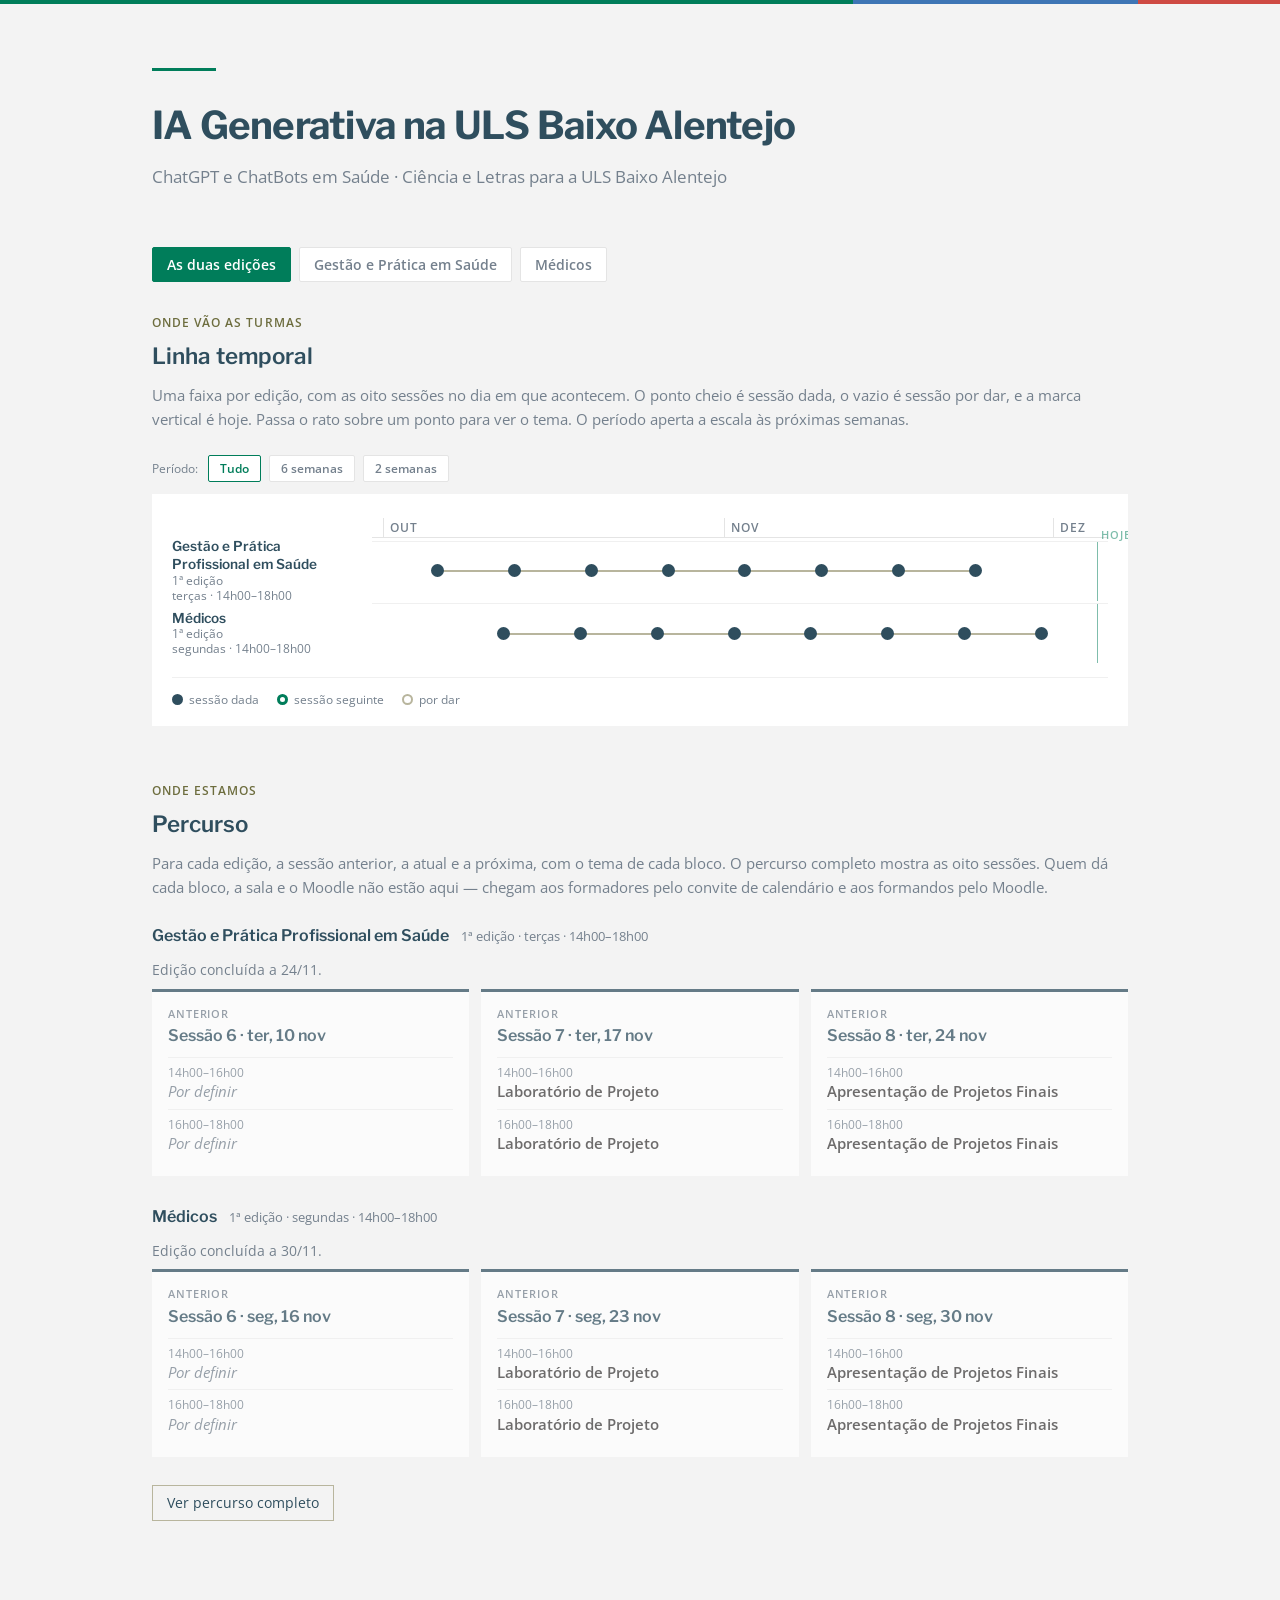
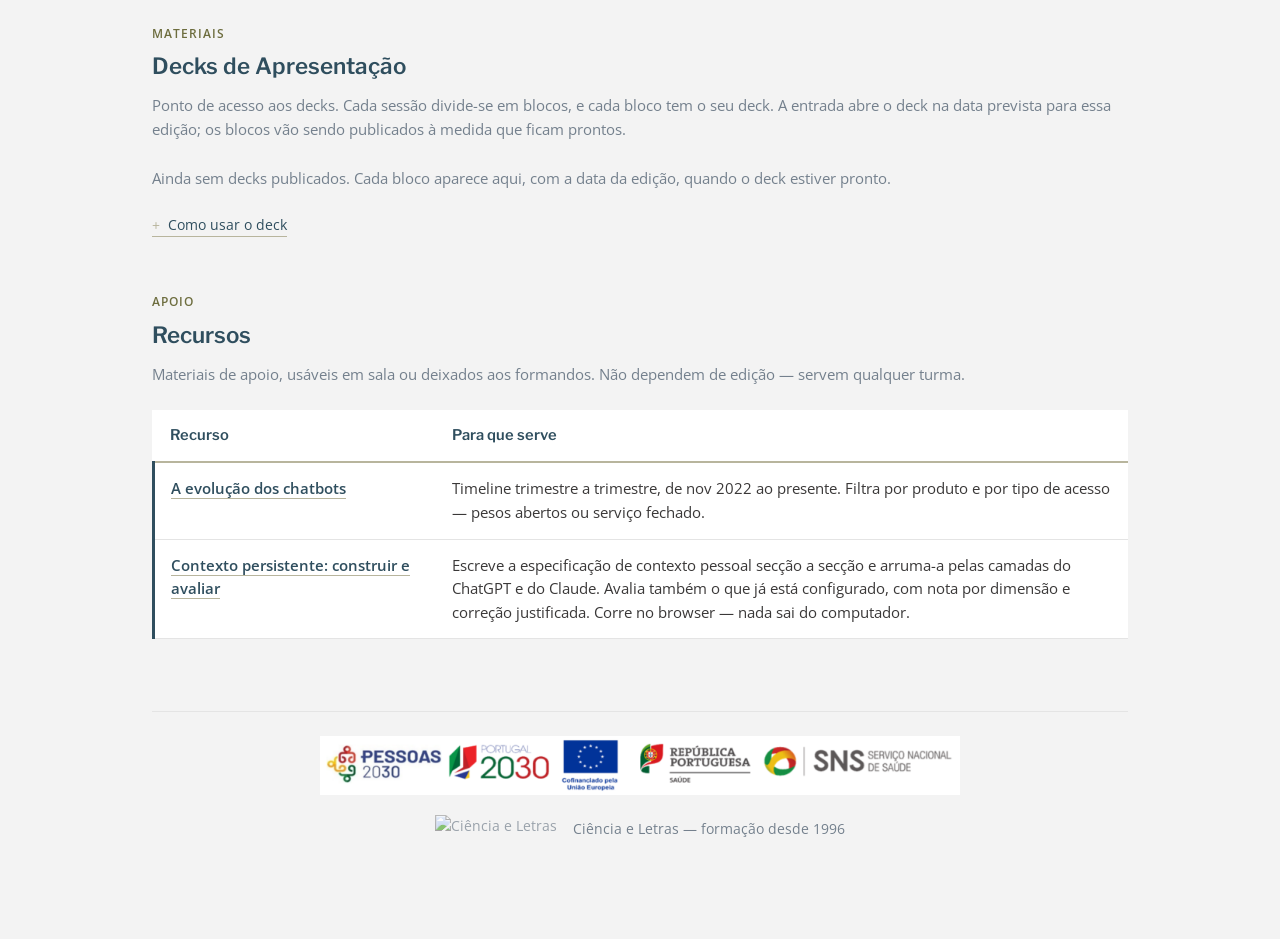
==== index.html @ 138d5867 "feat: landing da ULS Baixo Alentejo a partir do cel-genai-med Clone do cel-genai-med reduzido às dua" ====
<!doctype html>
<html lang="pt">
<head>
<meta charset="utf-8">
<meta name="viewport" content="width=device-width, initial-scale=1">
<title>IA Generativa na ULS Baixo Alentejo</title>
<link rel="stylesheet" href="shared/landing.css">
</head>
<body>
<div class="sns-faixa" aria-hidden="true"><i></i><i></i><i></i></div>
<div class="wrap">

<header>
  <div class="accent-line"></div>
  <h1>IA Generativa na ULS Baixo Alentejo</h1>
  <p class="subtitle">ChatGPT e ChatBots em Saúde · Ciência e Letras para a ULS Baixo Alentejo</p>
</header>

<div class="filtro" id="filtro" role="group" aria-label="Filtrar por edição"></div>

<span class="label-tag">Onde vão as turmas</span>
<h2>Linha temporal</h2>
<p class="section-note">
  Uma faixa por edição, com as oito sessões no dia em que acontecem. O ponto cheio é sessão
  dada, o vazio é sessão por dar, e a marca vertical é hoje. Passa o rato sobre um ponto para
  ver o tema. O período aperta a escala às próximas semanas.
</p>

<div class="tl-zoom" id="zoom" role="group" aria-label="Período da linha temporal"></div>

<div class="matrix-scroll">
  <div class="tl"><div class="tl-inner" id="timeline"></div></div>
</div>

<span class="label-tag">Onde estamos</span>
<h2>Percurso</h2>
<p class="section-note">
  Para cada edição, a sessão anterior, a atual e a próxima, com o tema de cada bloco.
  O percurso completo mostra as oito sessões. Quem dá cada bloco, a sala e o Moodle não estão
  aqui — chegam aos formadores pelo convite de calendário e aos formandos pelo Moodle.
</p>

<div id="percurso"></div>
<button type="button" class="percurso-toggle" id="percurso-tudo" aria-expanded="false">Ver percurso completo</button>

<span class="label-tag">Materiais</span>
<h2>Decks de Apresentação</h2>
<p class="section-note">
  Ponto de acesso aos decks. Cada sessão divide-se em blocos, e cada bloco tem o seu deck.
  A entrada abre o deck na data prevista para essa edição; os blocos vão sendo publicados
  à medida que ficam prontos.
</p>

<div class="matrix-scroll">
<table id="decks">
  <thead>
    <tr>
      <th scope="col">Edição</th>
    </tr>
  </thead>
  <tbody>
    <tr data-curso="saude">
      <th scope="row" class="current">Gestão e Prática Profissional em Saúde · 1ª edição<br><span class="pill">terças · 14h00–18h00</span></th>
    </tr>
    <tr data-curso="med">
      <th scope="row" class="current">Médicos · 1ª edição<br><span class="pill">segundas · 14h00–18h00</span></th>
    </tr>
  </tbody>
</table>
</div>
<p class="section-note sem-decks" id="sem-decks" hidden>Ainda sem decks publicados. Cada bloco aparece aqui, com a data da edição, quando o deck estiver pronto.</p>

<details class="ajuda-deck">
  <summary>Como usar o deck</summary>
  <p>
    Setas ou espaço para avançar. <strong>S</strong> abre a vista de orador, com as notas da
    sessão e o cronómetro numa segunda janela. <strong>Esc</strong> mostra todos os slides de
    uma vez, para saltar depressa. <strong>F</strong> entra em ecrã inteiro.
  </p>
  <p>
    Abre no browser sem instalar nada. Para dar a sessão sem depender da rede, guardar a página
    completa antes (<em>Ficheiro → Guardar como</em>).
  </p>
</details>

<span class="label-tag">Apoio</span>
<h2>Recursos</h2>
<p class="section-note">
  Materiais de apoio, usáveis em sala ou deixados aos formandos. Não dependem de edição —
  servem qualquer turma.
</p>
<div class="matrix-scroll">
<table>
  <thead>
    <tr><th>Recurso</th><th>Para que serve</th></tr>
  </thead>
  <tbody>
    <tr>
      <th><a href="recursos/timeline-chatbots/">A evolução dos chatbots</a></th>
      <td>Timeline trimestre a trimestre, de nov 2022 ao presente. Filtra por produto e por
          tipo de acesso — pesos abertos ou serviço fechado.</td>
    </tr>
    <tr>
      <th><a href="recursos/personalizacao/">Contexto persistente: construir e avaliar</a></th>
      <td>Escreve a especificação de contexto pessoal secção a secção e arruma-a pelas camadas
          do ChatGPT e do Claude. Avalia também o que já está configurado, com nota por
          dimensão e correção justificada. Corre no browser — nada sai do computador.</td>
    </tr>
  </tbody>
</table>
</div>

<footer>
  <img class="financiamento" src="shared/ulsba-sup.png"
       alt="Pessoas 2030 · Portugal 2030 · Cofinanciado pela União Europeia · República Portuguesa – Saúde · SNS – Serviço Nacional de Saúde">
  <div class="assinatura">
    <img src="shared/logo-cel-horizontal.svg" alt="Ciência e Letras">
    <span>Ciência e Letras — formação desde 1996</span>
  </div>
</footer>

</div>

<script src="shared/edicoes.js"></script>
<script>
(function () {
  'use strict';

  var MESES = ['jan','fev','mar','abr','mai','jun','jul','ago','set','out','nov','dez'];
  var DIAS  = ['dom','seg','ter','qua','qui','sex','sáb'];

  /* Datas tratadas como dias civis, sem fuso: o dia é o que interessa, e comparar
     objetos Date com hora zero evita que a sessão de hoje conte como passada. */
  function dia(iso) { var p = iso.split('-'); return new Date(+p[0], +p[1] - 1, +p[2]); }
  function hoje() { var d = new Date(); return new Date(d.getFullYear(), d.getMonth(), d.getDate()); }
  function curto(d) { return DIAS[d.getDay()] + ', ' + d.getDate() + ' ' + MESES[d.getMonth()]; }
  function ddmm(d) { return String(d.getDate()).padStart(2, '0') + '/' + String(d.getMonth() + 1).padStart(2, '0'); }

  /* "16h00–18h00" -> minutos desde a meia-noite do início do bloco */
  function inicioBloco(h) {
    var m = /^(\d{1,2})h(\d{2})/.exec(h);
    return m ? (+m[1]) * 60 + (+m[2]) : 0;
  }

  function texto(el, t) { el.textContent = t; return el; }
  function cria(tag, cls) { var e = document.createElement(tag); if (cls) e.className = cls; return e; }

  var HOJE = hoje();

  /* ---------------- extremos da escala ---------------- */

  /* `dias` recorta uma janela a partir de três dias antes de hoje; sem `dias`, a escala
     apanha tudo. A janela é sempre virada para a frente — a página serve para ver o que
     vem, não para rever o que passou. */
  var JANELAS = [
    { id: 'tudo', rotulo: 'Tudo' },
    { id: '6s', rotulo: '6 semanas', dias: 42 },
    { id: '2s', rotulo: '2 semanas', dias: 14 }
  ];
  var janela = 'tudo';

  var todas = [];
  EDICOES.forEach(function (ed) { ed.sessoes.forEach(function (s) { todas.push(dia(s.data)); }); });
  var PRIMEIRA = new Date(Math.min.apply(null, todas));
  var ULTIMA = new Date(Math.max.apply(null, todas));

  var ini, fim, span;

  function limites() {
    var j = JANELAS.filter(function (x) { return x.id === janela; })[0];
    if (!j.dias) {
      ini = new Date(PRIMEIRA); ini.setDate(ini.getDate() - 6);
      fim = new Date(ULTIMA); fim.setDate(fim.getDate() + 6);
    } else {
      ini = new Date(HOJE); ini.setDate(ini.getDate() - 3);
      fim = new Date(HOJE); fim.setDate(fim.getDate() + j.dias);
    }
    span = fim - ini;
  }

  function pct(d) { return ((d - ini) / span * 100).toFixed(3) + '%'; }
  /* O fio da edição pode começar antes da janela e acabar depois dela. */
  function pctPreso(d) {
    return Math.max(0, Math.min(100, (d - ini) / span * 100)).toFixed(3) + '%';
  }

  /* ---------------- linha temporal ---------------- */

  function desenhaTimeline(curso) {
    limites();
    var alvo = document.getElementById('timeline');
    alvo.innerHTML = '';
    /* Janela curta espalha poucas sessões por muito espaço; a régua passa de meses a semanas
       para que a distância entre pontos continue a querer dizer alguma coisa. */
    var porSemana = span <= 50 * 86400000;

    var escala = cria('div', 'tl-escala');
    var m;
    if (porSemana) {
      m = new Date(ini);
      while (m.getDay() !== 1) m.setDate(m.getDate() + 1);   // começa na segunda seguinte
    } else {
      m = new Date(ini.getFullYear(), ini.getMonth() + 1, 1);
    }
    while (m < fim) {
      var marca = cria('div', 'tl-mes');
      marca.style.left = pct(m);
      texto(marca, porSemana ? m.getDate() + ' ' + MESES[m.getMonth()] : MESES[m.getMonth()]);
      escala.appendChild(marca);
      if (porSemana) m = new Date(+m + 7 * 86400000);
      else m = new Date(m.getFullYear(), m.getMonth() + 1, 1);
    }
    alvo.appendChild(escala);

    var visiveis = EDICOES.filter(function (ed) { return curso === 'todos' || ed.curso === curso; });
    var dentro = HOJE >= ini && HOJE <= fim;

    visiveis.forEach(function (ed, idx) {
      var linha = cria('div', 'tl-linha');

      var meta = cria('div', 'tl-meta');
      meta.appendChild(texto(cria('b'), ed.nome));
      meta.appendChild(texto(cria('span'), ed.sub));
      meta.appendChild(texto(cria('span'), ed.horario));
      linha.appendChild(meta);

      var pista = cria('div', 'tl-pista');
      var datas = ed.sessoes.map(function (s) { return dia(s.data); });
      pista.style.setProperty('--ini', pctPreso(datas[0]));
      pista.style.setProperty('--fim', pctPreso(datas[datas.length - 1]));

      var jaMarcou = false;
      var naJanela = 0;
      ed.sessoes.forEach(function (s, i) {
        var d = datas[i];
        /* O estado calcula-se sempre em todas as sessões: a "seguinte" é a seguinte da
           edição, não a primeira que calha estar dentro da janela. */
        var cls = '';
        if (d < HOJE) { cls = 'passou'; }
        else if (+d === +HOJE) { cls = 'hoje'; jaMarcou = true; }
        else if (!jaMarcou) { cls = 'proxima'; jaMarcou = true; }
        if (d < ini || d > fim) return;
        naJanela++;
        var ponto = cria('span', 'tl-sessao' + (cls ? ' ' + cls : ''));
        ponto.style.setProperty('--x', pct(d));
        ponto.title = 'S' + s.n + ' · ' + ddmm(d) + ' · ' + s.blocos[0].tema +
                      (s.nota ? '\n' + s.nota : '');
        pista.appendChild(ponto);
      });

      /* Edição inteiramente fora da janela: em vez de uma faixa vazia e muda, diz porquê. */
      if (!naJanela) {
        var nota = texto(cria('span', 'tl-fora'),
          datas[0] > fim ? 'arranca a ' + ddmm(datas[0])
                         : 'terminou a ' + ddmm(datas[datas.length - 1]));
        pista.appendChild(nota);
      }

      if (dentro) {
        var agora = cria('div', 'tl-hoje' + (idx === 0 ? ' rotulo' : ''));
        agora.style.setProperty('--x', pct(HOJE));
        pista.appendChild(agora);
      }

      linha.appendChild(pista);
      alvo.appendChild(linha);
    });

    if (!visiveis.length) {
      alvo.appendChild(texto(cria('p', 'vazio'), 'Sem edições para mostrar.'));
      return;
    }

    var leg = cria('div', 'tl-legenda');
    leg.innerHTML = '<span><i class="passou"></i>sessão dada</span>' +
                    '<span><i class="proxima"></i>sessão seguinte</span>' +
                    '<span><i></i>por dar</span>';
    alvo.appendChild(leg);
  }

  /* ---------------- percurso ---------------- */

  /* Por omissão, três sessões por edição: a anterior, a atual e a próxima. A "atual" é a de
     hoje ou, se hoje não há aula, a primeira que ainda está por dar — é para essa que a turma
     se está a preparar. O percurso completo abre as oito. */
  var completo = false;

  function janelaPercurso(n, idx) {
    if (completo) return [0, n];
    var a = Math.max(0, idx - 1), z = Math.min(n, a + 3);
    return [Math.max(0, z - 3), z];
  }

  function desenhaPercurso(curso) {
    var alvo = document.getElementById('percurso');
    alvo.innerHTML = '';
    var visiveis = EDICOES.filter(function (ed) { return curso === 'todos' || ed.curso === curso; });

    visiveis.forEach(function (ed) {
      var bloco = cria('section', 'pc-edicao');
      var cab = cria('div', 'pc-cab');
      cab.appendChild(texto(cria('b'), ed.nome));
      cab.appendChild(texto(cria('span'), ed.sub + ' · ' + ed.horario));
      bloco.appendChild(cab);

      var datas = ed.sessoes.map(function (s) { return dia(s.data); });
      var idx = datas.length;
      for (var k = 0; k < datas.length; k++) { if (datas[k] >= HOJE) { idx = k; break; } }
      var j = janelaPercurso(datas.length, idx);

      var grelha = cria('ol', 'pc-grelha' + (completo ? ' completo' : ''));
      for (var i = j[0]; i < j[1]; i++) {
        var s = ed.sessoes[i], d = datas[i];
        var estado = i < idx ? 'dada' : i === idx ? 'atual' : 'por-dar';
        var li = cria('li', 'pc-sessao ' + estado);

        var rotulo;
        if (i === idx) {
          var faltam = Math.round((d - HOJE) / 86400000);
          rotulo = faltam === 0 ? 'Hoje' : 'Atual · ' + (faltam === 1 ? 'amanhã' : 'daqui a ' + faltam + ' dias');
        } else if (completo) {
          rotulo = i < idx ? 'Dada' : 'Por dar';
        } else {
          rotulo = i < idx ? 'Anterior' : 'Próxima';
        }
        li.appendChild(texto(cria('span', 'pc-rotulo'), rotulo));
        li.appendChild(texto(cria('span', 'pc-quando'), 'Sessão ' + s.n + ' · ' + curto(d)));

        var lista = cria('ul', 'pc-blocos');
        s.blocos.forEach(function (b) {
          var item = cria('li');
          item.appendChild(texto(cria('span', 'pc-hora'), b.h));
          item.appendChild(texto(cria('span', 'pc-tema' + (b.tema === 'Por definir' ? ' tbd' : '')), b.tema));
          lista.appendChild(item);
        });
        li.appendChild(lista);
        if (s.nota) li.appendChild(texto(cria('span', 'pc-nota'), s.nota));
        grelha.appendChild(li);
      }
      if (idx === datas.length && !completo) {
        bloco.appendChild(texto(cria('p', 'pc-fim'), 'Edição concluída a ' + ddmm(datas[datas.length - 1]) + '.'));
      }
      bloco.appendChild(grelha);
      alvo.appendChild(bloco);
    });

    if (!visiveis.length) alvo.appendChild(texto(cria('p', 'vazio'), 'Sem edições para mostrar.'));
  }

  var botaoTudo = document.getElementById('percurso-tudo');
  botaoTudo.addEventListener('click', function () {
    completo = !completo;
    botaoTudo.setAttribute('aria-expanded', String(completo));
    texto(botaoTudo, completo ? 'Ver só anterior, atual e próxima' : 'Ver percurso completo');
    desenhaPercurso(actual);
  });

  /* ---------------- tabela dos decks ---------------- */

  function filtraDecks(curso) {
    var tabela = document.getElementById('decks');
    var visiveis = 0;
    /* Com as edições em linha, filtrar é esconder a linha inteira — já não é
       preciso esconder célula a célula para manter as colunas alinhadas. */
    tabela.querySelectorAll('tbody tr[data-curso]').forEach(function (linha) {
      var mostra = curso === 'todos' || linha.dataset.curso === curso;
      linha.hidden = !mostra;
      if (mostra) visiveis++;
    });
    var temDecks = tabela.querySelectorAll('thead th').length > 1;
    var vazio = !visiveis || !temDecks;
    tabela.parentElement.hidden = vazio;
    document.getElementById('sem-decks').hidden = !vazio;
  }

  /* ---------------- seletor ---------------- */

  var actual = 'todos';

  function aplica(curso) {
    actual = curso;
    document.querySelectorAll('#filtro button').forEach(function (b) {
      b.setAttribute('aria-pressed', String(b.dataset.curso === curso));
    });
    desenhaTimeline(curso);
    desenhaPercurso(curso);
    filtraDecks(curso);
  }

  var filtro = document.getElementById('filtro');
  CURSOS.forEach(function (c) {
    var b = cria('button');
    b.type = 'button';
    b.dataset.curso = c.id;
    texto(b, c.rotulo);
    b.addEventListener('click', function () { aplica(c.id); });
    filtro.appendChild(b);
  });

  var zoom = document.getElementById('zoom');
  zoom.appendChild(texto(cria('span'), 'Período:'));
  JANELAS.forEach(function (j) {
    var b = cria('button');
    b.type = 'button';
    b.dataset.janela = j.id;
    texto(b, j.rotulo);
    b.addEventListener('click', function () {
      janela = j.id;
      zoom.querySelectorAll('button').forEach(function (x) {
        x.setAttribute('aria-pressed', String(x.dataset.janela === janela));
      });
      desenhaTimeline(actual);
    });
    zoom.appendChild(b);
  });
  zoom.querySelector('button[data-janela="tudo"]').setAttribute('aria-pressed', 'true');

  aplica('todos');
})();
</script>
</body>
</html>
---- shared/landing.css ----
@import url('https://fonts.googleapis.com/css2?family=Libre+Franklin:wght@400;600;700&family=Open+Sans:wght@400;600&display=swap');

:root {
  --cel-primary: #2F4E5E;
  --cel-secondary: #6D6D3E;
  --cel-light: #B8B59D;
  --cel-slate: #74808D;
  --cel-text: #3A3838;
  --cel-bg: #F3F3F3;
  --cel-white: #FFFFFF;
  --heading-font: "Libre Franklin", Helvetica, sans-serif;
  --body-font: "Open Sans", Helvetica, sans-serif;
  /* Acentos SNS, tirados do site da ULSBA (tema uls_global): só marcam o que é "agora"
     e a faixa do topo. A base continua a ser a identidade CeL dos decks. */
  --sns-verde: #007D5A;
  --sns-azul: #3E75B5;
  --sns-vermelho: #CE4A43;
}

* { box-sizing: border-box; }

body {
  margin: 0;
  background: var(--cel-bg);
  color: var(--cel-text);
  font-family: var(--body-font);
  font-size: 16px;
  line-height: 1.6;
}

.wrap { max-width: 1040px; margin: 0 auto; padding: 64px 32px 96px; }

/* Regresso à landing, a partir de uma página de recurso. Fica acima do
   filete de acento, para não competir com o título. */
.voltar {
  display: inline-block;
  font-size: 0.85rem;
  color: var(--cel-slate);
  text-decoration: none;
  margin-bottom: 20px;
}
.voltar:hover, .voltar:focus-visible { color: var(--cel-primary); }
.voltar .seta { color: var(--cel-light); margin-right: 8px; }
.voltar:hover .seta { color: var(--cel-secondary); }

header { margin-bottom: 56px; }

.accent-line {
  width: 64px; height: 3px;
  background: var(--sns-verde);
  margin-bottom: 24px;
}

h1 {
  font-family: var(--heading-font);
  font-weight: 700;
  font-size: 2.4rem;
  letter-spacing: -0.02em;
  color: var(--cel-primary);
  margin: 0 0 8px;
}

.subtitle { color: var(--cel-slate); font-size: 1.05rem; margin: 0; }

h2 {
  font-family: var(--heading-font);
  font-weight: 600;
  font-size: 1.4rem;
  color: var(--cel-primary);
  margin: 56px 0 8px;
}

.section-note { color: var(--cel-slate); margin: 0 0 24px; font-size: 0.95rem; }

.label-tag {
  display: block;
  font-size: 0.72rem;
  text-transform: uppercase;
  letter-spacing: 0.09em;
  font-weight: 600;
  color: var(--cel-secondary);
  margin: 56px 0 6px;
}

.label-tag + h2 { margin-top: 0; }

.matrix-scroll { overflow-x: auto; }

table {
  width: 100%;
  border-collapse: collapse;
  background: var(--cel-white);
  font-size: 0.92rem;
}

th, td {
  text-align: left;
  padding: 14px 16px;
  border-bottom: 1px solid #E4E4E4;
  vertical-align: top;
}

thead th {
  font-family: var(--heading-font);
  font-weight: 600;
  color: var(--cel-primary);
  border-bottom: 2px solid var(--cel-light);
  white-space: nowrap;
}

th.current { color: var(--cel-secondary); }

tbody th {
  font-weight: 600;
  color: var(--cel-text);
  border-left: 3px solid var(--cel-primary);
  min-width: 260px;
}

th .num { color: var(--cel-slate); font-weight: 400; margin-right: 8px; }

td.empty { color: var(--cel-slate); }

/* Ajuda de rodapé da tabela dos decks. Fica recolhida: é referência para quem
   dá a sessão, não informação que a página precise de anunciar. */
.ajuda-deck { margin-top: 16px; font-size: 0.88rem; color: var(--cel-slate); }
.ajuda-deck > summary {
  cursor: pointer;
  width: fit-content;
  color: var(--cel-primary);
  list-style: none;
  border-bottom: 1px solid var(--cel-light);
}
.ajuda-deck > summary::-webkit-details-marker { display: none; }
.ajuda-deck > summary::before { content: "+"; margin-right: 8px; color: var(--cel-light); }
.ajuda-deck[open] > summary::before { content: "\2013"; }
.ajuda-deck > summary:hover { border-bottom-color: var(--cel-secondary); }
.ajuda-deck p { margin: 12px 0 0; max-width: 72ch; line-height: 1.6; }

a { color: var(--cel-primary); text-decoration: none; border-bottom: 1px solid var(--cel-light); }
a:hover { border-bottom-color: var(--cel-secondary); }

.pill {
  display: inline-block;
  padding: 2px 10px;
  border-radius: 2px;
  background: var(--cel-light);
  color: var(--cel-primary);
  font-size: 0.78rem;
  font-weight: 600;
  border: none;
}

footer {
  margin-top: 72px;
  padding-top: 24px;
  border-top: 1px solid #E4E4E4;
  color: var(--cel-slate);
  font-size: 0.85rem;
  display: flex;
  align-items: center;
  gap: 16px;
}

footer img { height: 28px; opacity: 0.7; }

@media (prefers-color-scheme: dark) {
  /* A identidade CeL é clara por definição — mantém-se em ambos os temas. */
}

/* ============================================================
   Hub dos cursos — seletor, linha temporal e próximos eventos.
   Acrescentado quando a landing deixou de ser só de medicina.
   Regras aditivas: nada aqui altera o que já existia acima.
   ============================================================ */

/* ---- seletor de curso ---- */

.filtro {
  display: flex;
  flex-wrap: wrap;
  gap: 8px;
  margin: 0;
}

.filtro + .label-tag { margin-top: 32px; }

.filtro button {
  font-family: var(--body-font);
  font-size: 0.85rem;
  font-weight: 600;
  color: var(--cel-slate);
  background: var(--cel-white);
  border: 1px solid #E4E4E4;
  border-radius: 2px;
  padding: 7px 14px;
  cursor: pointer;
  transition: color .15s, border-color .15s, background .15s;
}

.filtro button:hover { color: var(--cel-primary); border-color: var(--cel-light); }

.filtro button[aria-pressed="true"] {
  color: var(--cel-white);
  background: var(--cel-primary);
  border-color: var(--cel-primary);
}

/* ---- período da linha temporal ---- */

.tl-zoom {
  display: flex;
  flex-wrap: wrap;
  align-items: center;
  gap: 8px;
  margin: 0 0 12px;
}

.tl-zoom > span {
  font-size: 0.78rem;
  color: var(--cel-slate);
  margin-right: 2px;
}

.tl-zoom button {
  font-family: var(--body-font);
  font-size: 0.78rem;
  font-weight: 600;
  color: var(--cel-slate);
  background: var(--cel-white);
  border: 1px solid #E4E4E4;
  border-radius: 2px;
  padding: 4px 11px;
  cursor: pointer;
  transition: color .15s, border-color .15s;
}

.tl-zoom button:hover { color: var(--cel-primary); border-color: var(--cel-light); }

.tl-zoom button[aria-pressed="true"] {
  color: var(--cel-secondary);
  border-color: var(--cel-secondary);
}

/* ---- linha temporal ---- */

.tl { background: var(--cel-white); padding: 24px 20px 16px; }

.tl-inner { min-width: 680px; }

.tl-escala {
  position: relative;
  height: 20px;
  margin-left: var(--tl-meta, 200px);
  border-bottom: 1px solid #E4E4E4;
}

.tl-mes {
  position: absolute;
  top: 0;
  font-size: 0.72rem;
  text-transform: uppercase;
  letter-spacing: 0.09em;
  font-weight: 600;
  color: var(--cel-slate);
  padding-left: 6px;
  border-left: 1px solid #E4E4E4;
  height: 20px;
  line-height: 20px;
}

.tl-linha { display: flex; align-items: center; min-height: 60px; }

.tl-meta {
  width: var(--tl-meta, 200px);
  flex: none;
  padding-right: 20px;
  line-height: 1.3;
}

.tl-meta b {
  display: block;
  font-family: var(--heading-font);
  font-weight: 600;
  font-size: 0.85rem;
  color: var(--cel-primary);
}

.tl-meta span { display: block; font-size: 0.72rem; color: var(--cel-slate); }

.tl-pista {
  position: relative;
  flex: 1;
  height: 60px;
  border-top: 1px solid #F0F0F0;
}

.tl-pista::before {                 /* o fio da edição, do 1º ao último dia */
  content: "";
  position: absolute;
  top: 50%;
  left: var(--ini);
  width: calc(var(--fim) - var(--ini));
  height: 2px;
  background: var(--cel-light);
  transform: translateY(-1px);
}

.tl-sessao {
  position: absolute;
  top: 50%;
  left: var(--x);
  width: 13px;
  height: 13px;
  margin: -7px 0 0 -7px;
  border-radius: 50%;
  background: var(--cel-white);
  border: 2px solid var(--cel-light);
  cursor: help;
}

.tl-sessao.passou { background: var(--cel-primary); border-color: var(--cel-primary); }
.tl-sessao.hoje   { background: var(--sns-verde); border-color: var(--sns-verde); box-shadow: 0 0 0 4px rgba(0,125,90,.18); }
.tl-sessao.proxima { border-color: var(--sns-verde); border-width: 3px; }

.tl-hoje {
  position: absolute;
  top: 0;
  bottom: 0;
  left: var(--x);
  width: 1px;
  background: var(--sns-verde);
  opacity: .5;
  pointer-events: none;
}

.tl-hoje.rotulo::after {
  content: "hoje";
  position: absolute;
  top: -16px;
  left: 4px;
  font-size: 0.68rem;
  text-transform: uppercase;
  letter-spacing: 0.08em;
  font-weight: 600;
  color: var(--sns-verde);
  opacity: 1;
}

.tl-fora {
  position: absolute;
  top: 50%;
  left: 0;
  transform: translateY(-50%);
  font-size: 0.75rem;
  font-style: italic;
  color: var(--cel-light);
}

.tl-legenda {
  display: flex;
  flex-wrap: wrap;
  gap: 18px;
  margin-top: 14px;
  padding-top: 12px;
  border-top: 1px solid #F0F0F0;
  font-size: 0.78rem;
  color: var(--cel-slate);
}

.tl-legenda i { display: inline-block; width: 11px; height: 11px; border-radius: 50%; margin-right: 6px; vertical-align: -1px; border: 2px solid var(--cel-light); background: var(--cel-white); font-style: normal; }
.tl-legenda i.passou { background: var(--cel-primary); border-color: var(--cel-primary); }
.tl-legenda i.proxima { border-color: var(--sns-verde); border-width: 3px; }

/* ---- próximos eventos ---- */

.eventos { list-style: none; margin: 0; padding: 0; }

.eventos li {
  display: flex;
  gap: 18px;
  align-items: baseline;
  background: var(--cel-white);
  border-bottom: 1px solid #E4E4E4;
  border-left: 3px solid transparent;
  padding: 12px 16px;
}

.eventos li.seguinte { border-left-color: var(--cel-secondary); }

.ev-quando { width: 132px; flex: none; line-height: 1.45; }

.ev-data {
  display: block;
  font-family: var(--heading-font);
  font-weight: 600;
  font-size: 0.92rem;
  color: var(--cel-primary);
}

.ev-hora, .ev-daqui { font-size: 0.78rem; color: var(--cel-slate); }
.ev-daqui { display: block; }
.eventos li.seguinte .ev-daqui { color: var(--cel-secondary); font-weight: 600; }

.ev-corpo { flex: 1; min-width: 0; line-height: 1.5; }
.ev-tema { display: block; font-weight: 600; color: var(--cel-text); }
.ev-onde { font-size: 0.82rem; color: var(--cel-slate); }

.vazio { background: var(--cel-white); padding: 20px 16px; color: var(--cel-slate); font-size: 0.9rem; }

@media (max-width: 720px) {
  .eventos li { flex-direction: column; gap: 4px; }
  .ev-quando { width: auto; }
  .ev-daqui { display: inline; margin-left: 8px; }
}

/* ============================================================
   ULSBA — faixa SNS, percurso e rodapé com a barra de cofinanciamento.
   ============================================================ */

/* Faixa fina no topo, com as três cores do SNS. Decorativa. */
.sns-faixa { display: flex; height: 4px; }
.sns-faixa i { flex: 1; }
.sns-faixa i:nth-child(1) { background: var(--sns-verde); flex: 3; }
.sns-faixa i:nth-child(2) { background: var(--sns-azul); }
.sns-faixa i:nth-child(3) { background: var(--sns-vermelho); flex: .5; }

.filtro button[aria-pressed="true"] { background: var(--sns-verde); border-color: var(--sns-verde); }

/* ---- percurso ---- */
.pc-edicao { margin-bottom: 28px; }
.pc-cab { display: flex; flex-wrap: wrap; align-items: baseline; gap: 4px 12px; margin-bottom: 10px; }
.pc-cab b { font-family: var(--heading-font); font-weight: 600; color: var(--cel-primary); }
.pc-cab span { font-size: 0.82rem; color: var(--cel-slate); }

.pc-grelha {
  list-style: none; margin: 0; padding: 0;
  display: grid; gap: 12px;
  grid-template-columns: repeat(3, minmax(0, 1fr));
}
.pc-grelha.completo { grid-template-columns: repeat(auto-fill, minmax(220px, 1fr)); }

.pc-sessao {
  background: var(--cel-white);
  border-top: 3px solid #E4E4E4;
  padding: 14px 16px 16px;
  line-height: 1.45;
}
.pc-sessao.dada { opacity: .72; border-top-color: var(--cel-primary); }
.pc-sessao.atual { border-top-color: var(--sns-verde); box-shadow: 0 1px 0 rgba(0,125,90,.15), 0 0 0 1px rgba(0,125,90,.18); }

.pc-rotulo {
  display: block;
  font-size: 0.7rem; font-weight: 600;
  text-transform: uppercase; letter-spacing: 0.08em;
  color: var(--cel-slate);
}
.pc-sessao.atual .pc-rotulo { color: var(--sns-verde); }
.pc-quando { display: block; font-family: var(--heading-font); font-weight: 600; color: var(--cel-primary); margin: 2px 0 10px; }

.pc-blocos { list-style: none; margin: 0; padding: 0; }
.pc-blocos li { padding: 6px 0; border-top: 1px solid #EFEFEF; }
.pc-hora { display: block; font-size: 0.74rem; color: var(--cel-slate); }
.pc-tema { display: block; font-weight: 600; font-size: 0.92rem; color: var(--cel-text); }
.pc-tema.tbd { font-weight: 400; font-style: italic; color: var(--cel-slate); }
.pc-nota { display: block; margin-top: 8px; font-size: 0.76rem; color: var(--sns-azul); }
.pc-fim { font-size: 0.85rem; color: var(--cel-slate); margin: 0 0 8px; }

.percurso-toggle {
  font: inherit; font-size: 0.85rem;
  color: var(--cel-primary);
  background: none;
  border: 1px solid var(--cel-light);
  padding: 6px 14px;
  cursor: pointer;
  margin: 0 0 48px;
}
.percurso-toggle:hover, .percurso-toggle:focus-visible { border-color: var(--sns-verde); color: var(--sns-verde); }

/* ---- rodapé: barra de cofinanciamento (obrigatória na operação) + assinatura CeL ---- */
footer { flex-direction: column; align-items: center; gap: 20px; text-align: center; }
footer img.financiamento { height: auto; width: 100%; max-width: 640px; opacity: 1; }
footer .assinatura { display: flex; align-items: center; justify-content: center; gap: 16px; }

@media (max-width: 720px) {
  .wrap { padding: 40px 16px 64px; }
  h1 { font-size: 1.8rem; }
  .pc-grelha { grid-template-columns: 1fr; }
}
.tl-zoom button[aria-pressed="true"] { color: var(--sns-verde); border-color: var(--sns-verde); }
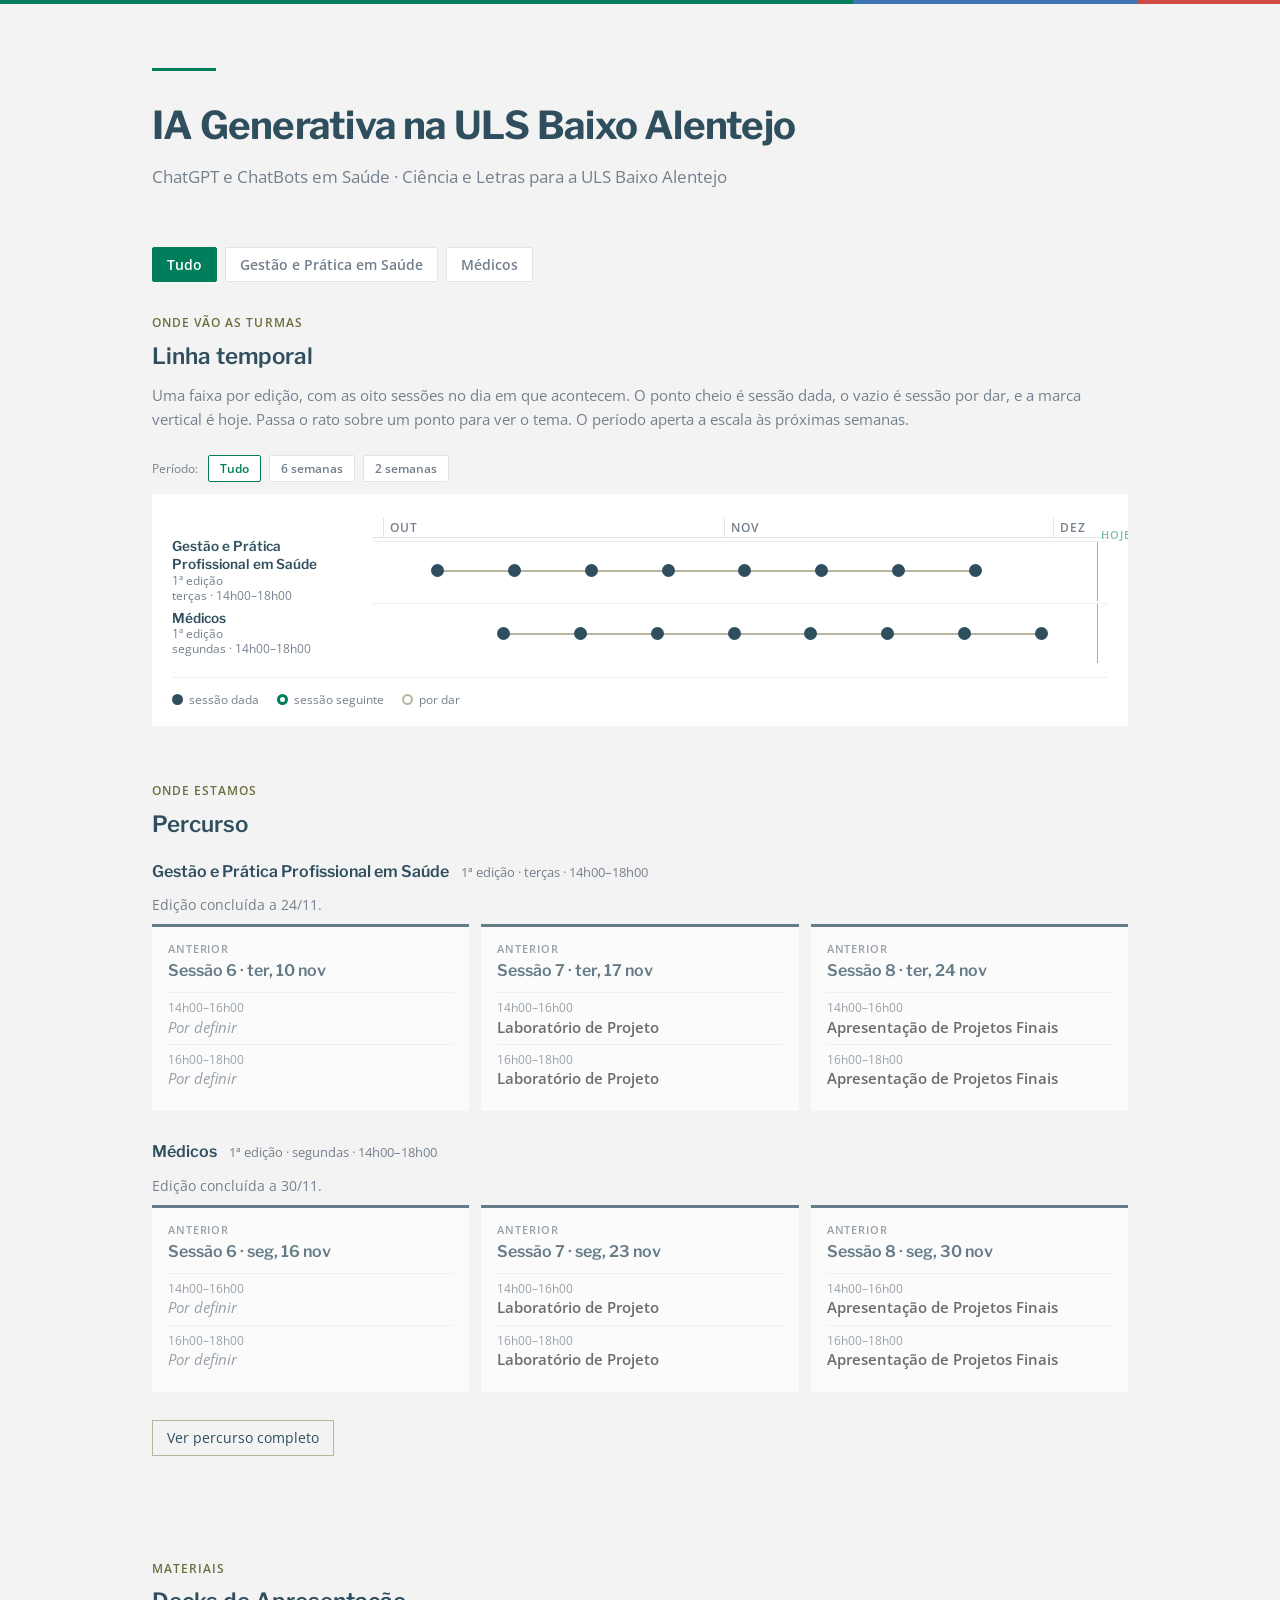
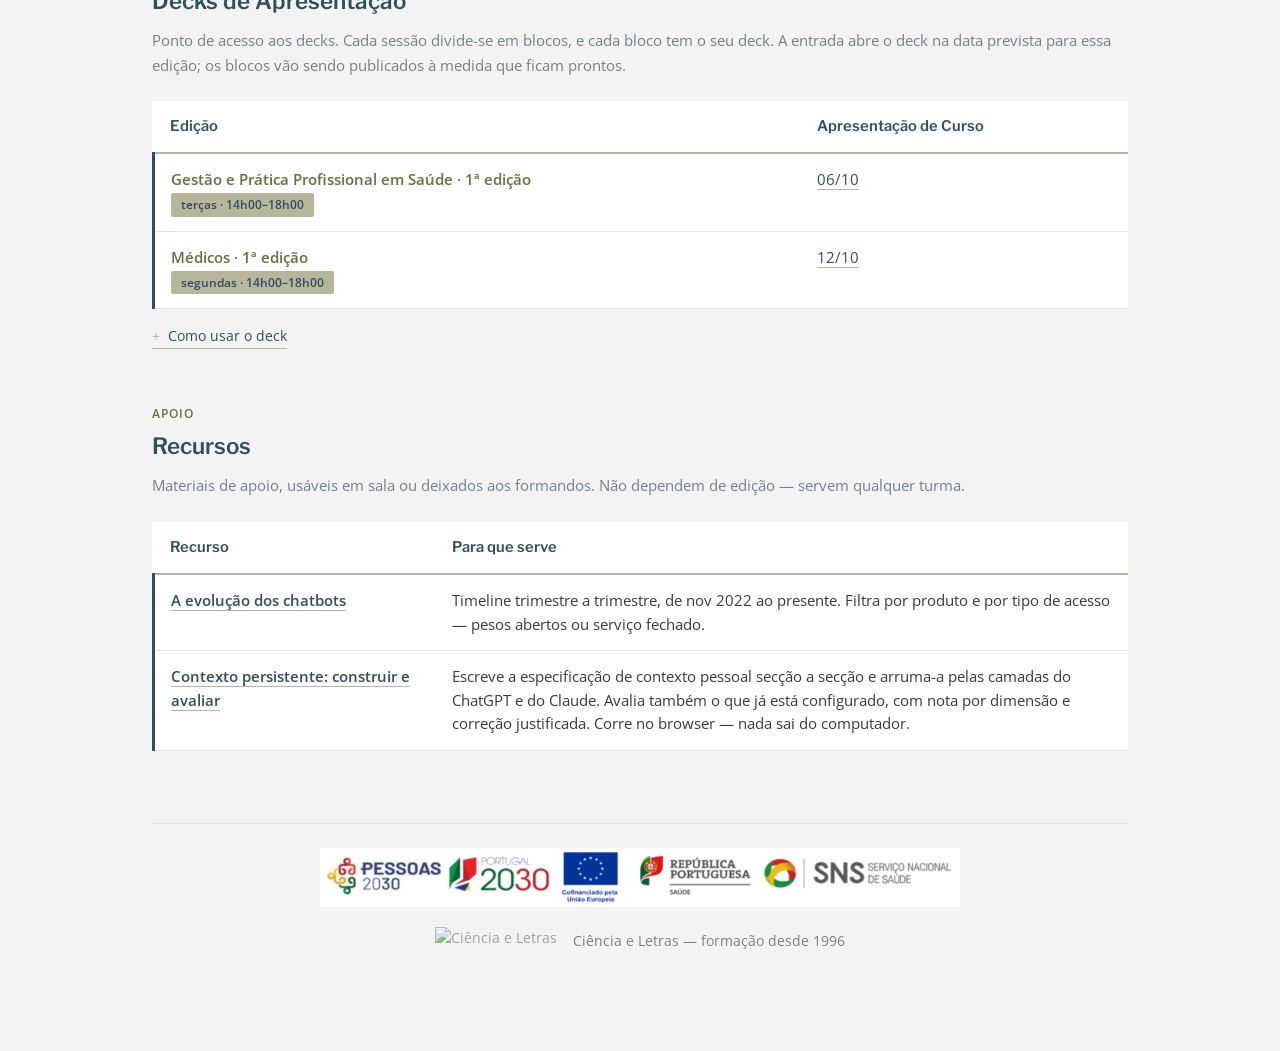
==== commit ca16f21d: "feat: Apresentação de Curso para as edições ULSBA, filtro Tudo, percurso sem nota - aula-1/: deck 1." ====
--- a/index.html
+++ b/index.html
@@ -34,11 +34,6 @@
 
 <span class="label-tag">Onde estamos</span>
 <h2>Percurso</h2>
-<p class="section-note">
-  Para cada edição, a sessão anterior, a atual e a próxima, com o tema de cada bloco.
-  O percurso completo mostra as oito sessões. Quem dá cada bloco, a sala e o Moodle não estão
-  aqui — chegam aos formadores pelo convite de calendário e aos formandos pelo Moodle.
-</p>
 
 <div id="percurso"></div>
 <button type="button" class="percurso-toggle" id="percurso-tudo" aria-expanded="false">Ver percurso completo</button>
@@ -56,14 +51,17 @@
   <thead>
     <tr>
       <th scope="col">Edição</th>
+      <th scope="col">Apresentação de Curso</th>
     </tr>
   </thead>
   <tbody>
     <tr data-curso="saude">
       <th scope="row" class="current">Gestão e Prática Profissional em Saúde · 1ª edição<br><span class="pill">terças · 14h00–18h00</span></th>
+      <td><a href="aula-1/?ed=saude1">06/10</a></td>
     </tr>
     <tr data-curso="med">
       <th scope="row" class="current">Médicos · 1ª edição<br><span class="pill">segundas · 14h00–18h00</span></th>
+      <td><a href="aula-1/?ed=med1">12/10</a></td>
     </tr>
   </tbody>
 </table>
@@ -321,7 +319,7 @@
         } else if (completo) {
           rotulo = i < idx ? 'Dada' : 'Por dar';
         } else {
-          rotulo = i < idx ? 'Anterior' : 'Próxima';
+          rotulo = i < idx ? 'Anterior' : i === idx + 1 ? 'Próxima' : 'Depois';
         }
         li.appendChild(texto(cria('span', 'pc-rotulo'), rotulo));
         li.appendChild(texto(cria('span', 'pc-quando'), 'Sessão ' + s.n + ' · ' + curto(d)));
--- a/shared/landing.css
+++ b/shared/landing.css
@@ -488,3 +488,4 @@
   .pc-grelha { grid-template-columns: 1fr; }
 }
 .tl-zoom button[aria-pressed="true"] { color: var(--sns-verde); border-color: var(--sns-verde); }
+#percurso { margin-top: 16px; }
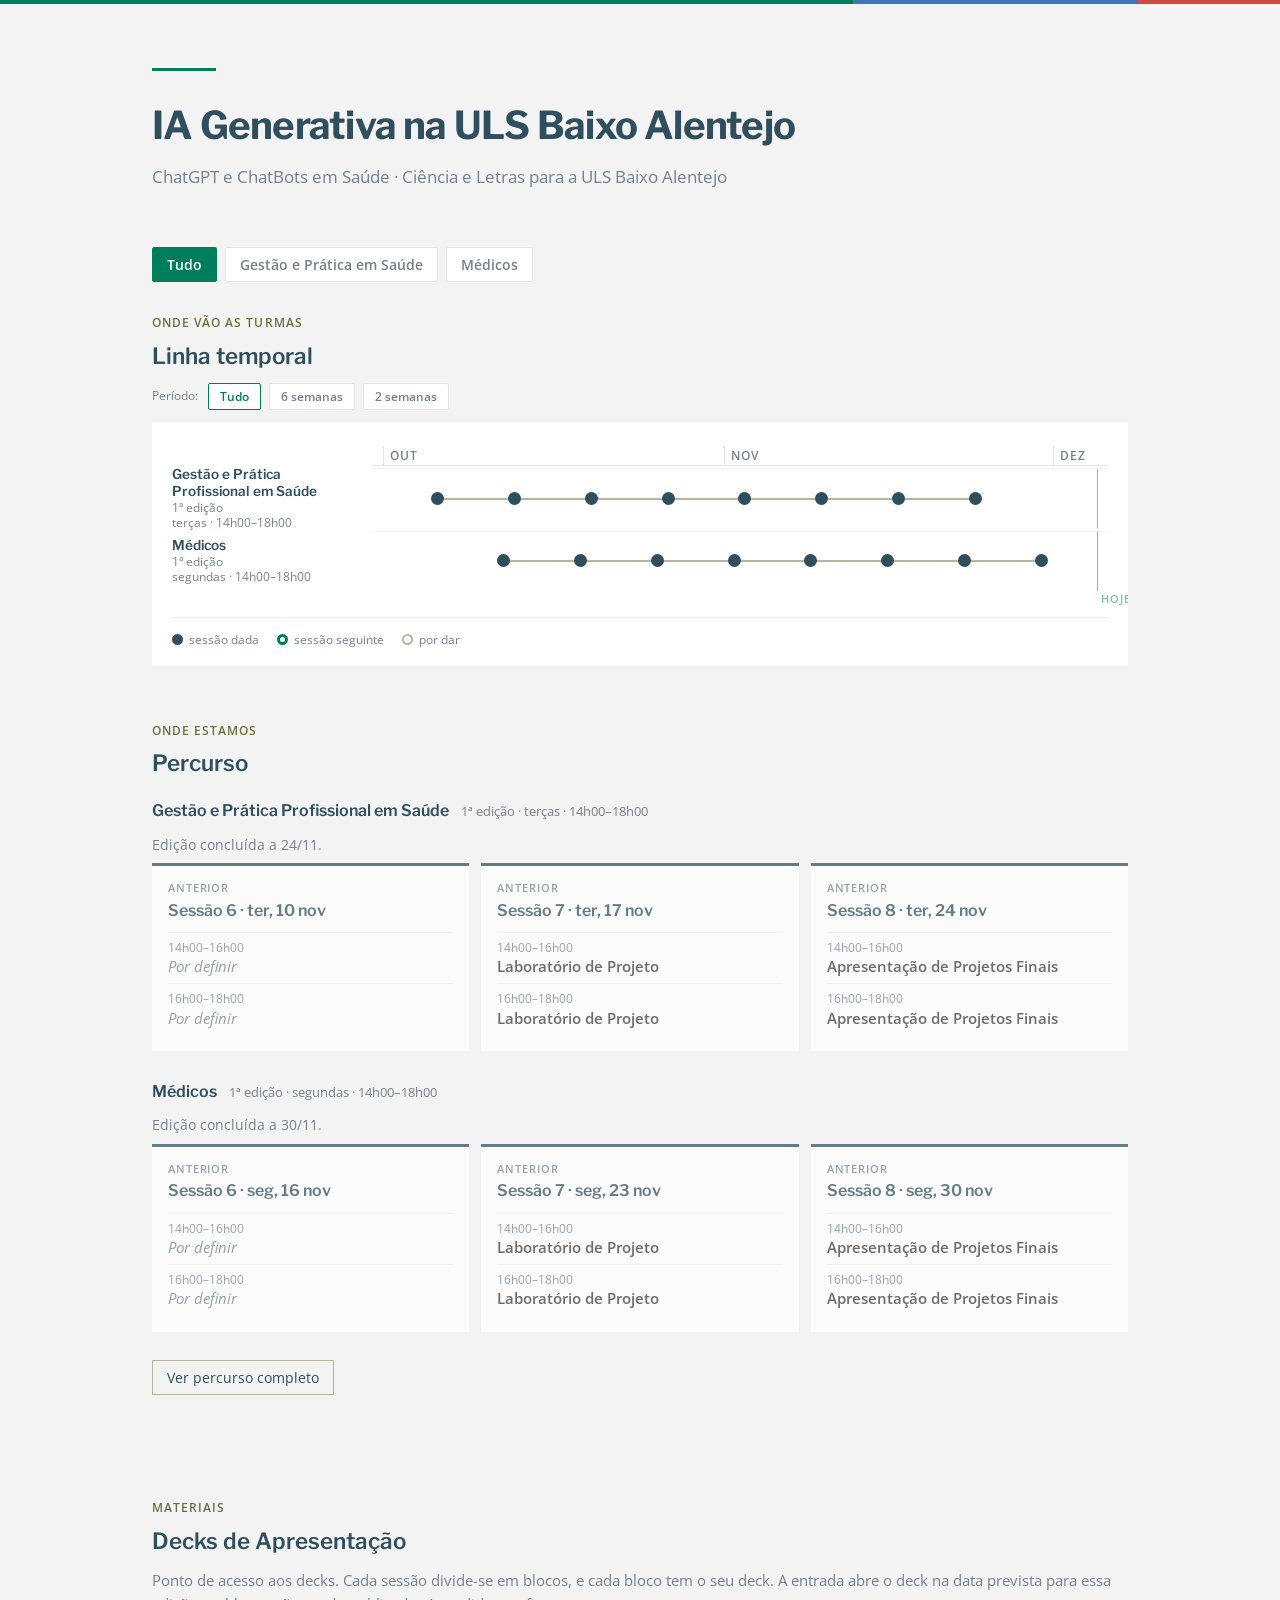
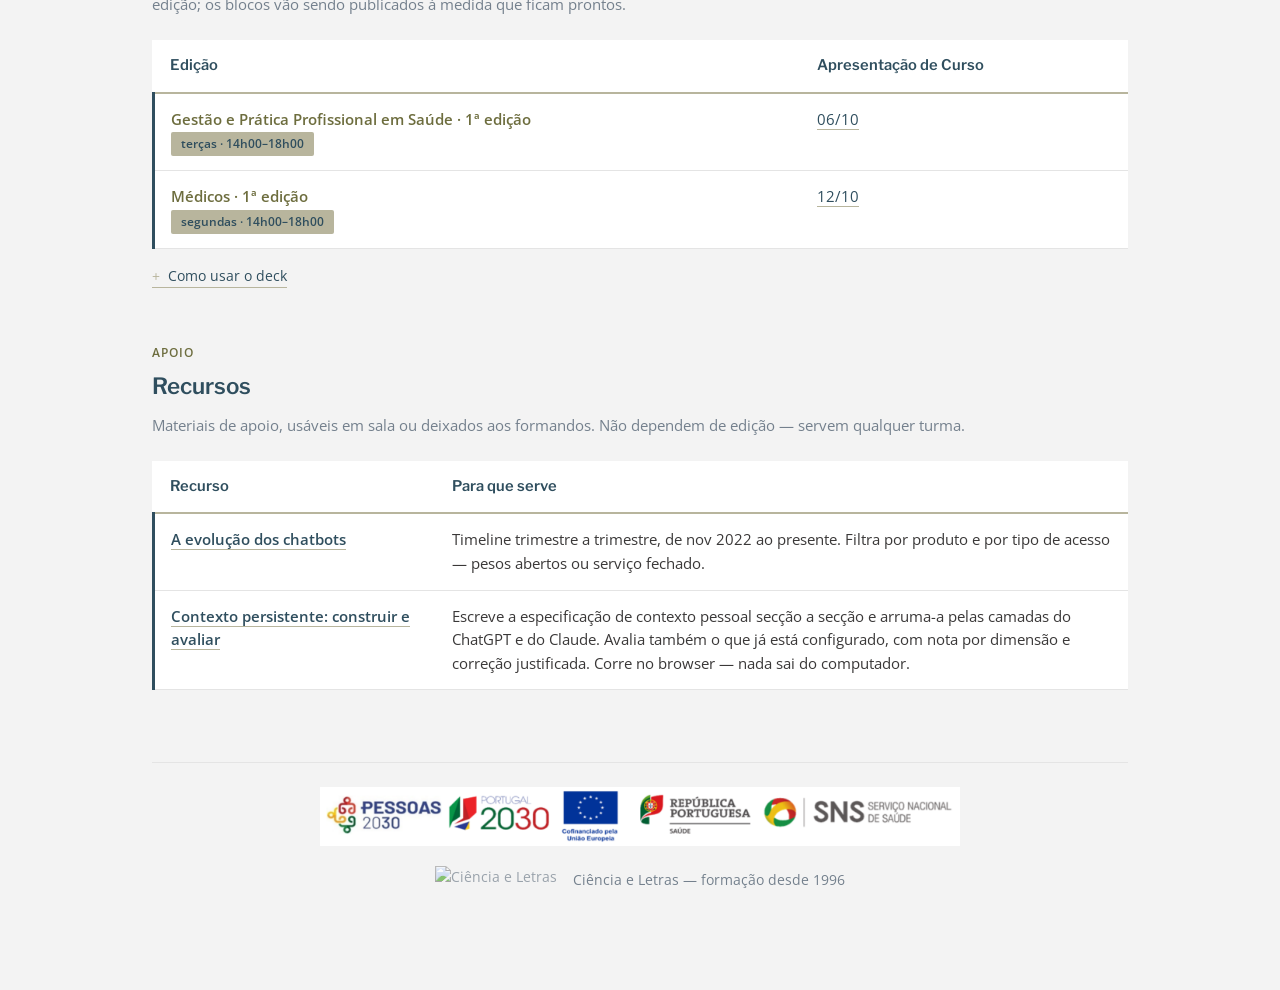
==== commit d88c6838: "fix(landing): etiqueta hoje por baixo da linha temporal, sem texto de introdução Co-Authored-By: Cla" ====
--- a/index.html
+++ b/index.html
@@ -20,11 +20,6 @@
 
 <span class="label-tag">Onde vão as turmas</span>
 <h2>Linha temporal</h2>
-<p class="section-note">
-  Uma faixa por edição, com as oito sessões no dia em que acontecem. O ponto cheio é sessão
-  dada, o vazio é sessão por dar, e a marca vertical é hoje. Passa o rato sobre um ponto para
-  ver o tema. O período aperta a escala às próximas semanas.
-</p>
 
 <div class="tl-zoom" id="zoom" role="group" aria-label="Período da linha temporal"></div>
 
@@ -255,7 +250,8 @@
       }
 
       if (dentro) {
-        var agora = cria('div', 'tl-hoje' + (idx === 0 ? ' rotulo' : ''));
+        /* A etiqueta vai por baixo da última faixa: em cima colidia com a régua dos meses. */
+        var agora = cria('div', 'tl-hoje' + (idx === visiveis.length - 1 ? ' rotulo' : ''));
         agora.style.setProperty('--x', pct(HOJE));
         pista.appendChild(agora);
       }
--- a/shared/landing.css
+++ b/shared/landing.css
@@ -337,7 +337,7 @@
 .tl-hoje.rotulo::after {
   content: "hoje";
   position: absolute;
-  top: -16px;
+  bottom: -17px;
   left: 4px;
   font-size: 0.68rem;
   text-transform: uppercase;
@@ -361,7 +361,7 @@
   display: flex;
   flex-wrap: wrap;
   gap: 18px;
-  margin-top: 14px;
+  margin-top: 26px;
   padding-top: 12px;
   border-top: 1px solid #F0F0F0;
   font-size: 0.78rem;
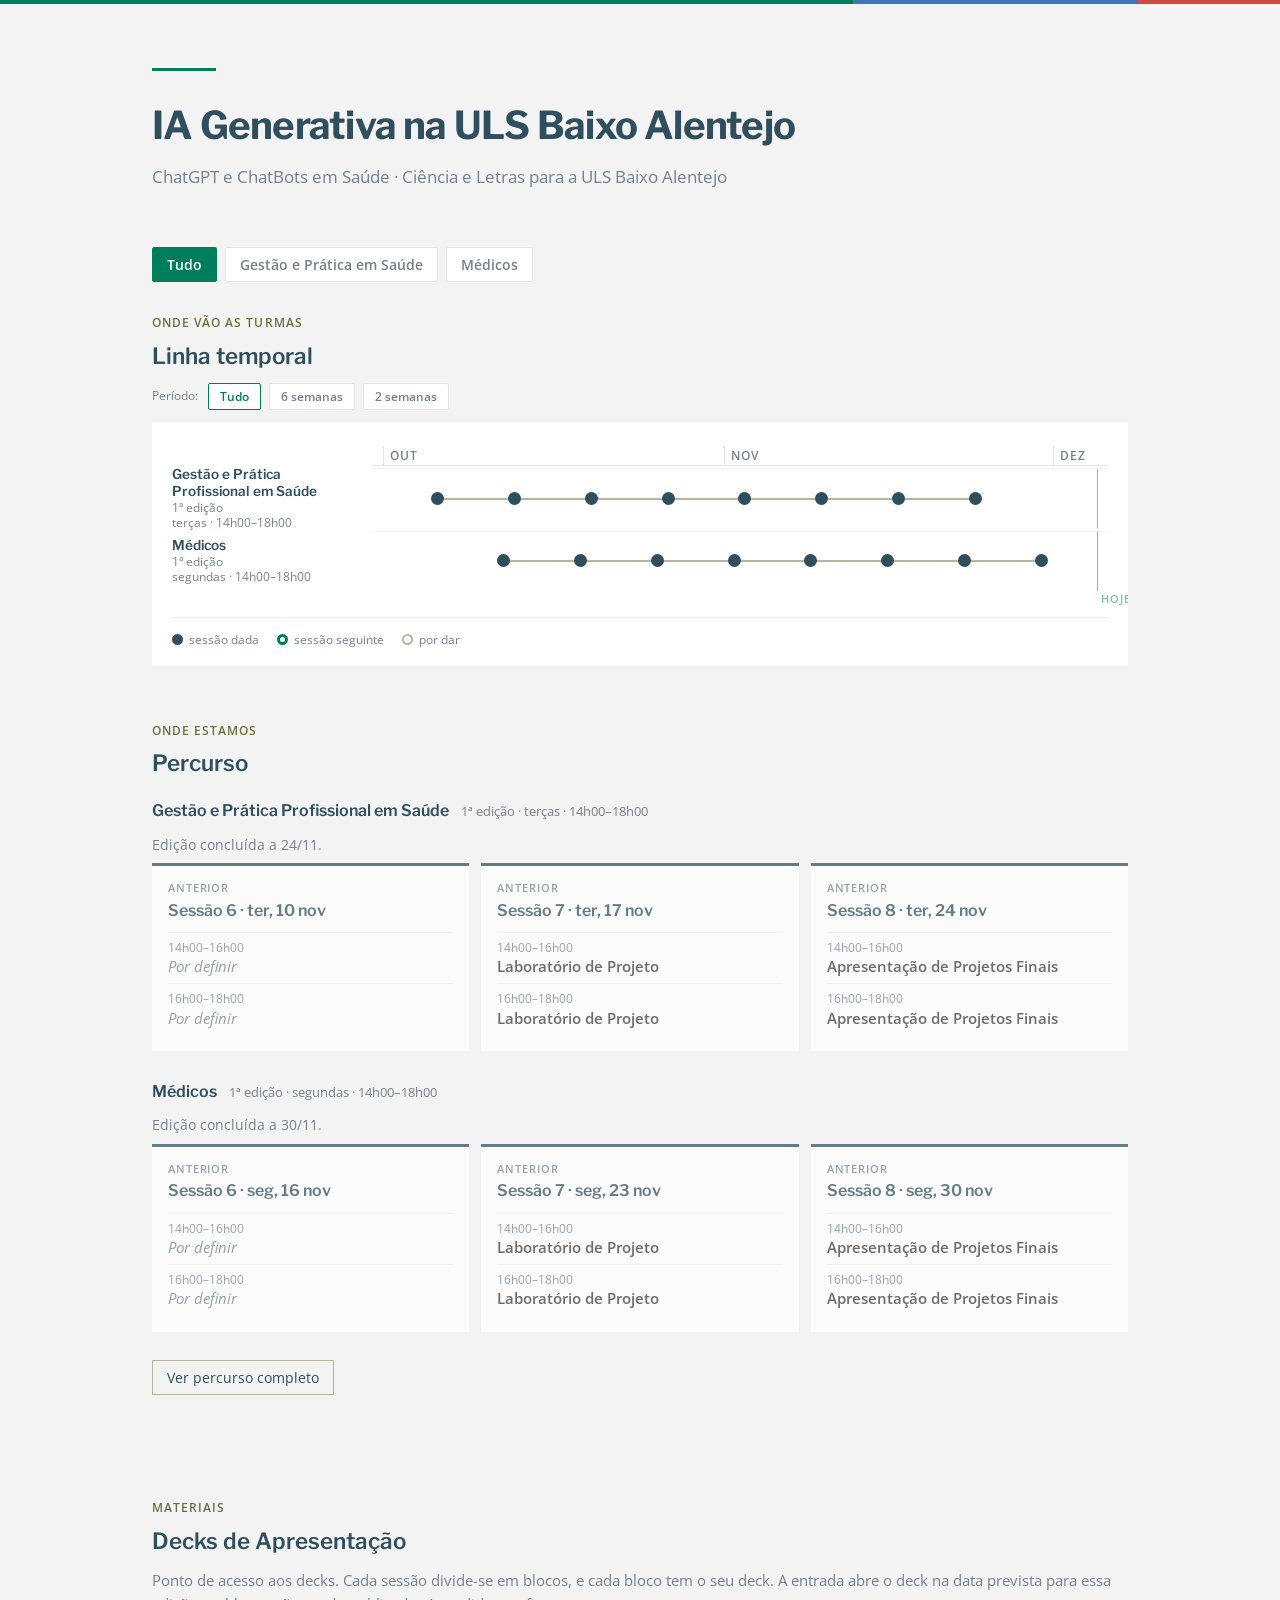
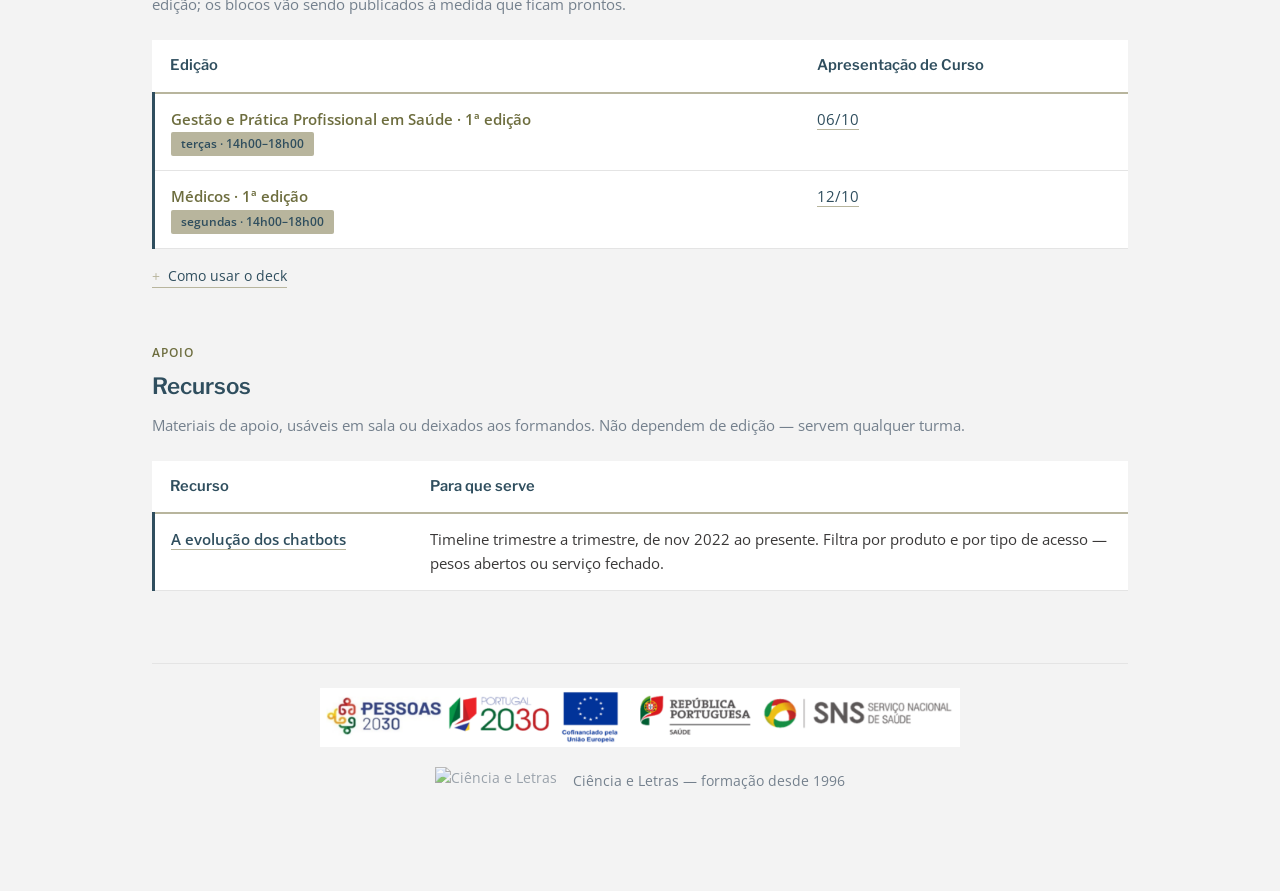
==== commit 0fdc7c94: "content(landing): retira o recurso Contexto persistente da secção Recursos Co-Authored-By: Claude Op" ====
--- a/index.html
+++ b/index.html
@@ -93,12 +93,6 @@
       <td>Timeline trimestre a trimestre, de nov 2022 ao presente. Filtra por produto e por
           tipo de acesso — pesos abertos ou serviço fechado.</td>
     </tr>
-    <tr>
-      <th><a href="recursos/personalizacao/">Contexto persistente: construir e avaliar</a></th>
-      <td>Escreve a especificação de contexto pessoal secção a secção e arruma-a pelas camadas
-          do ChatGPT e do Claude. Avalia também o que já está configurado, com nota por
-          dimensão e correção justificada. Corre no browser — nada sai do computador.</td>
-    </tr>
   </tbody>
 </table>
 </div>
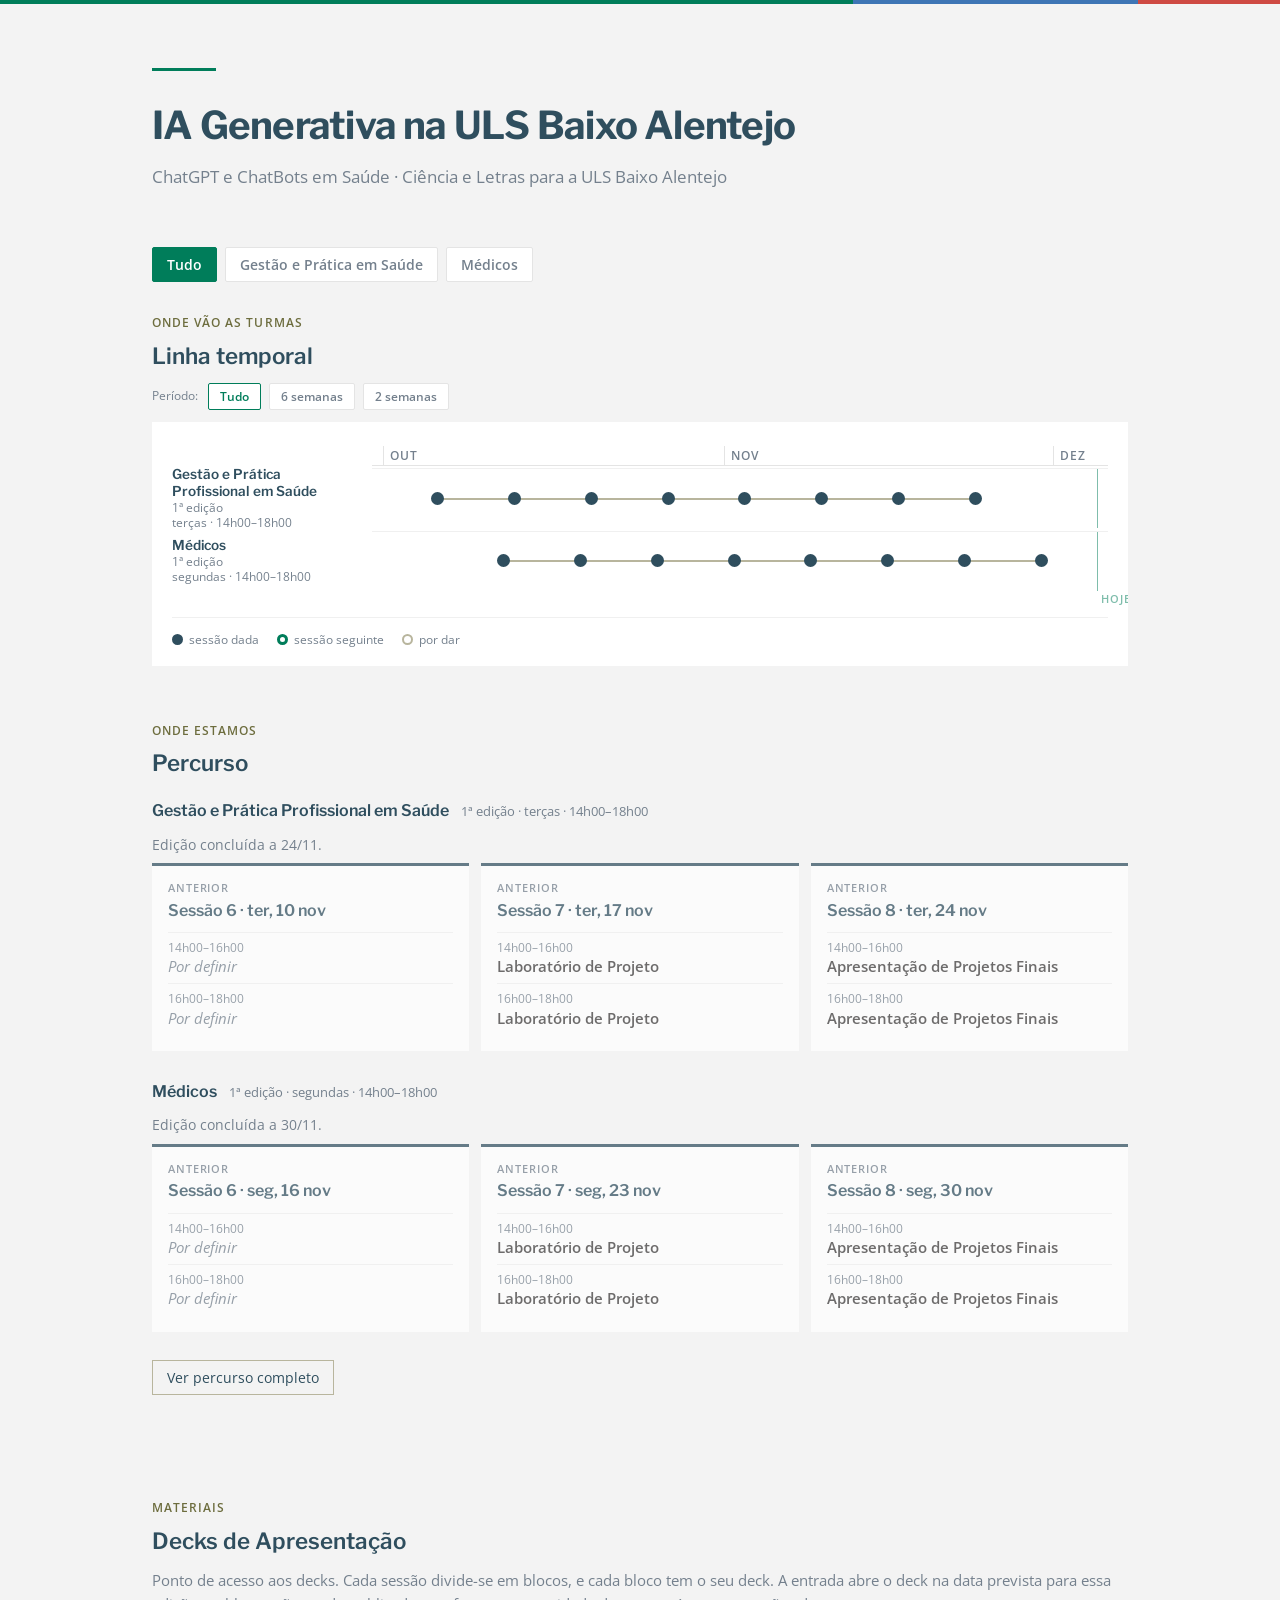
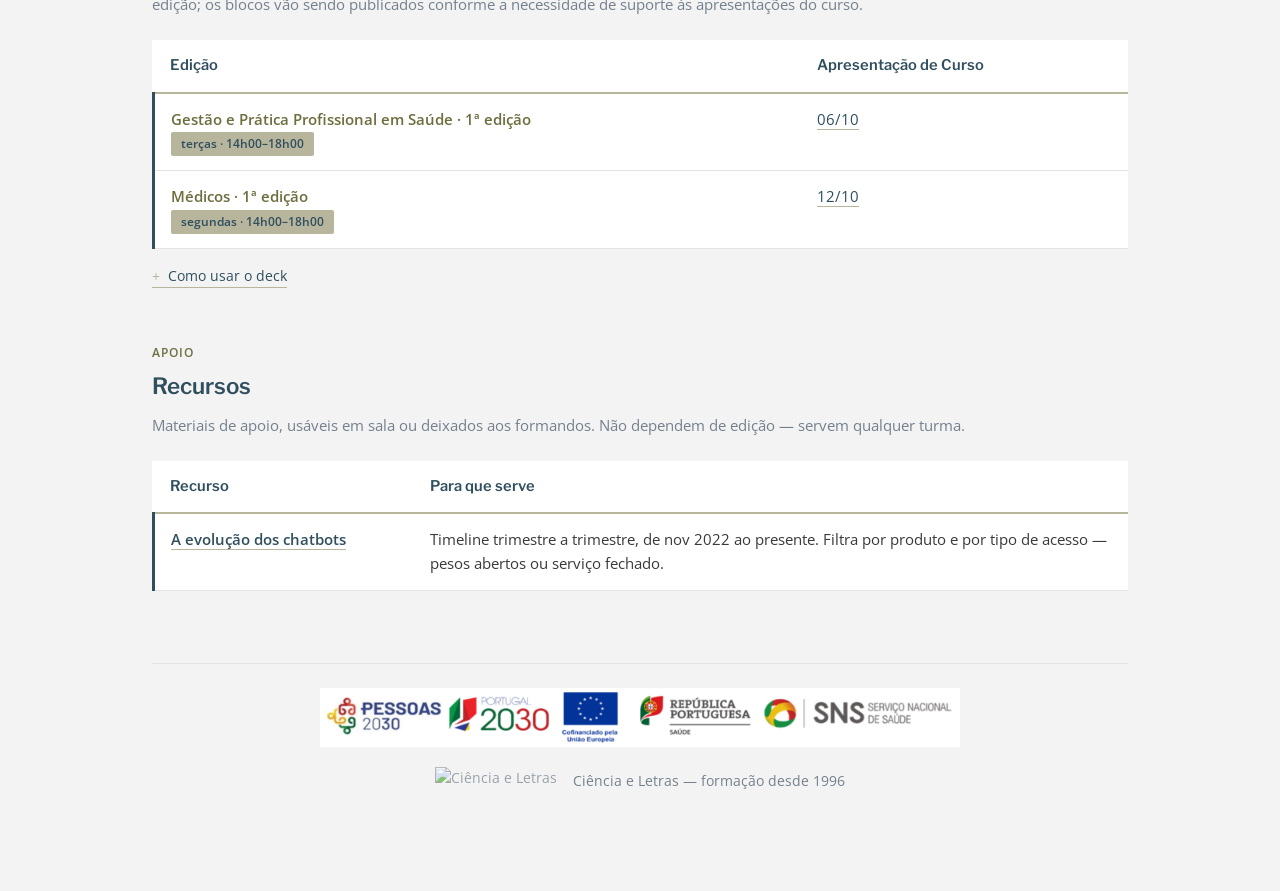
==== commit b20d1780: "content(landing): decks publicados conforme a necessidade de suporte às apresentações do curso Co-Au" ====
--- a/index.html
+++ b/index.html
@@ -38,7 +38,7 @@
 <p class="section-note">
   Ponto de acesso aos decks. Cada sessão divide-se em blocos, e cada bloco tem o seu deck.
   A entrada abre o deck na data prevista para essa edição; os blocos vão sendo publicados
-  à medida que ficam prontos.
+  conforme a necessidade de suporte às apresentações do curso.
 </p>
 
 <div class="matrix-scroll">
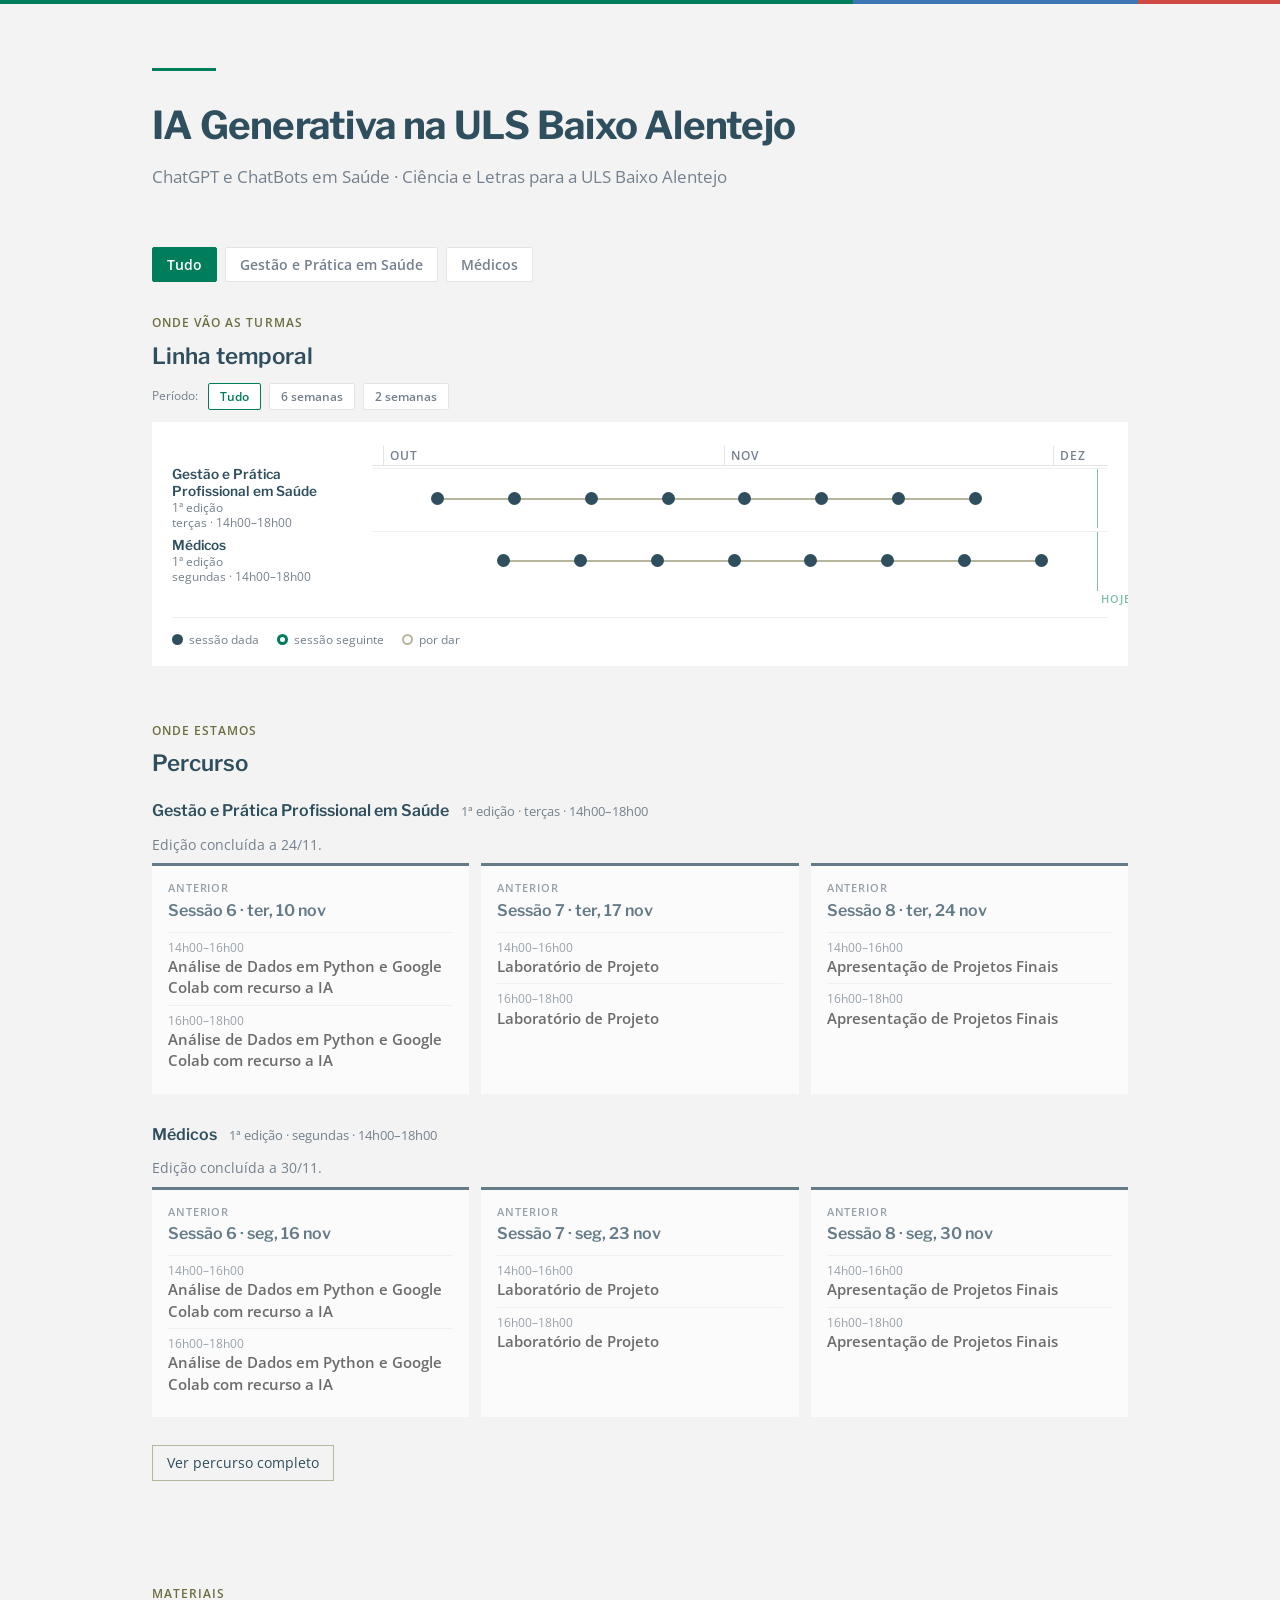
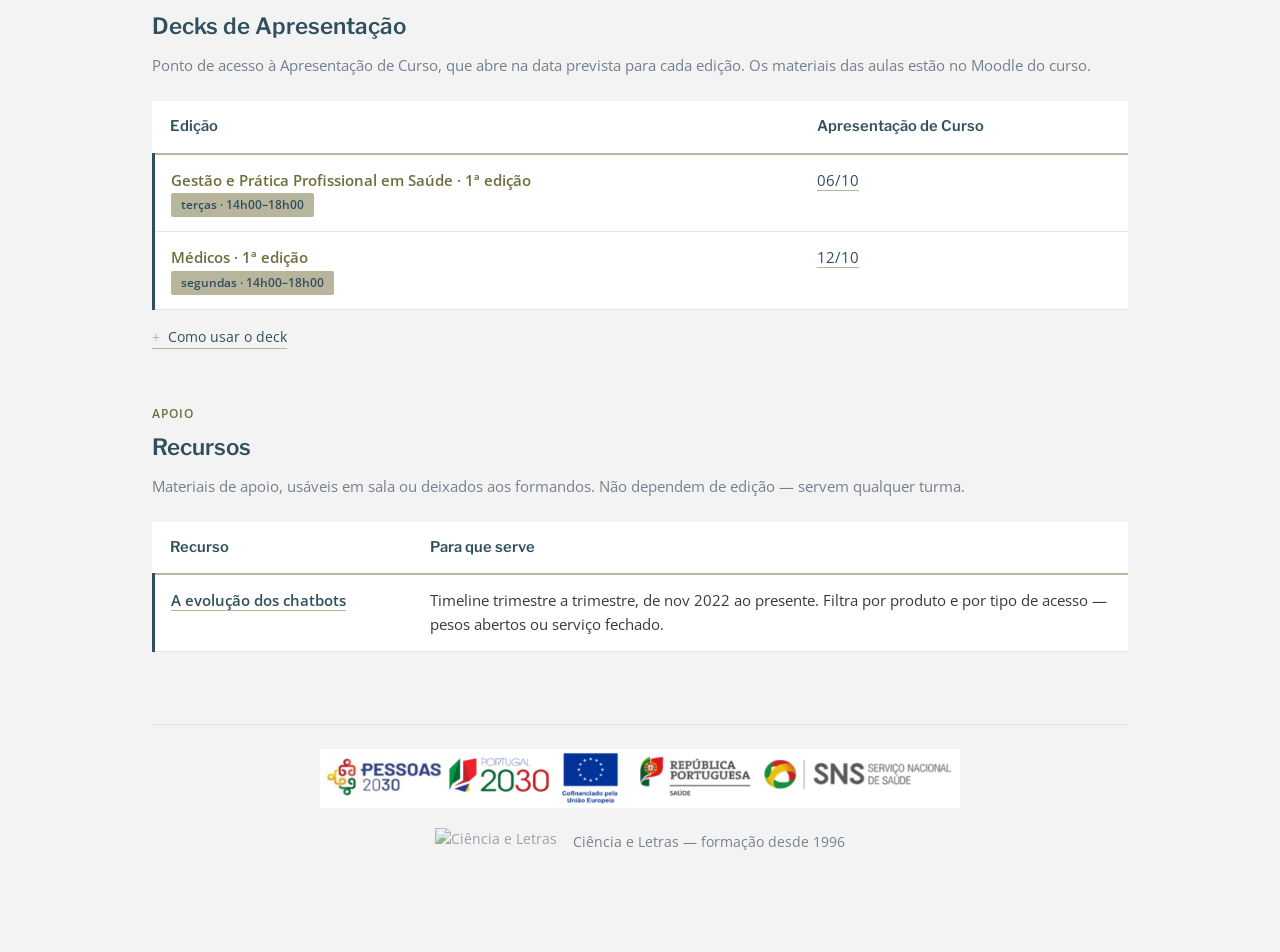
==== commit c446f406: "content: Juliano Gaspar na Apresentação de Curso; aulas fora do site; README e VERSIONS em dia aula-" ====
--- a/index.html
+++ b/index.html
@@ -36,9 +36,8 @@
 <span class="label-tag">Materiais</span>
 <h2>Decks de Apresentação</h2>
 <p class="section-note">
-  Ponto de acesso aos decks. Cada sessão divide-se em blocos, e cada bloco tem o seu deck.
-  A entrada abre o deck na data prevista para essa edição; os blocos vão sendo publicados
-  conforme a necessidade de suporte às apresentações do curso.
+  Ponto de acesso à Apresentação de Curso, que abre na data prevista para cada edição.
+  Os materiais das aulas estão no Moodle do curso.
 </p>
 
 <div class="matrix-scroll">
